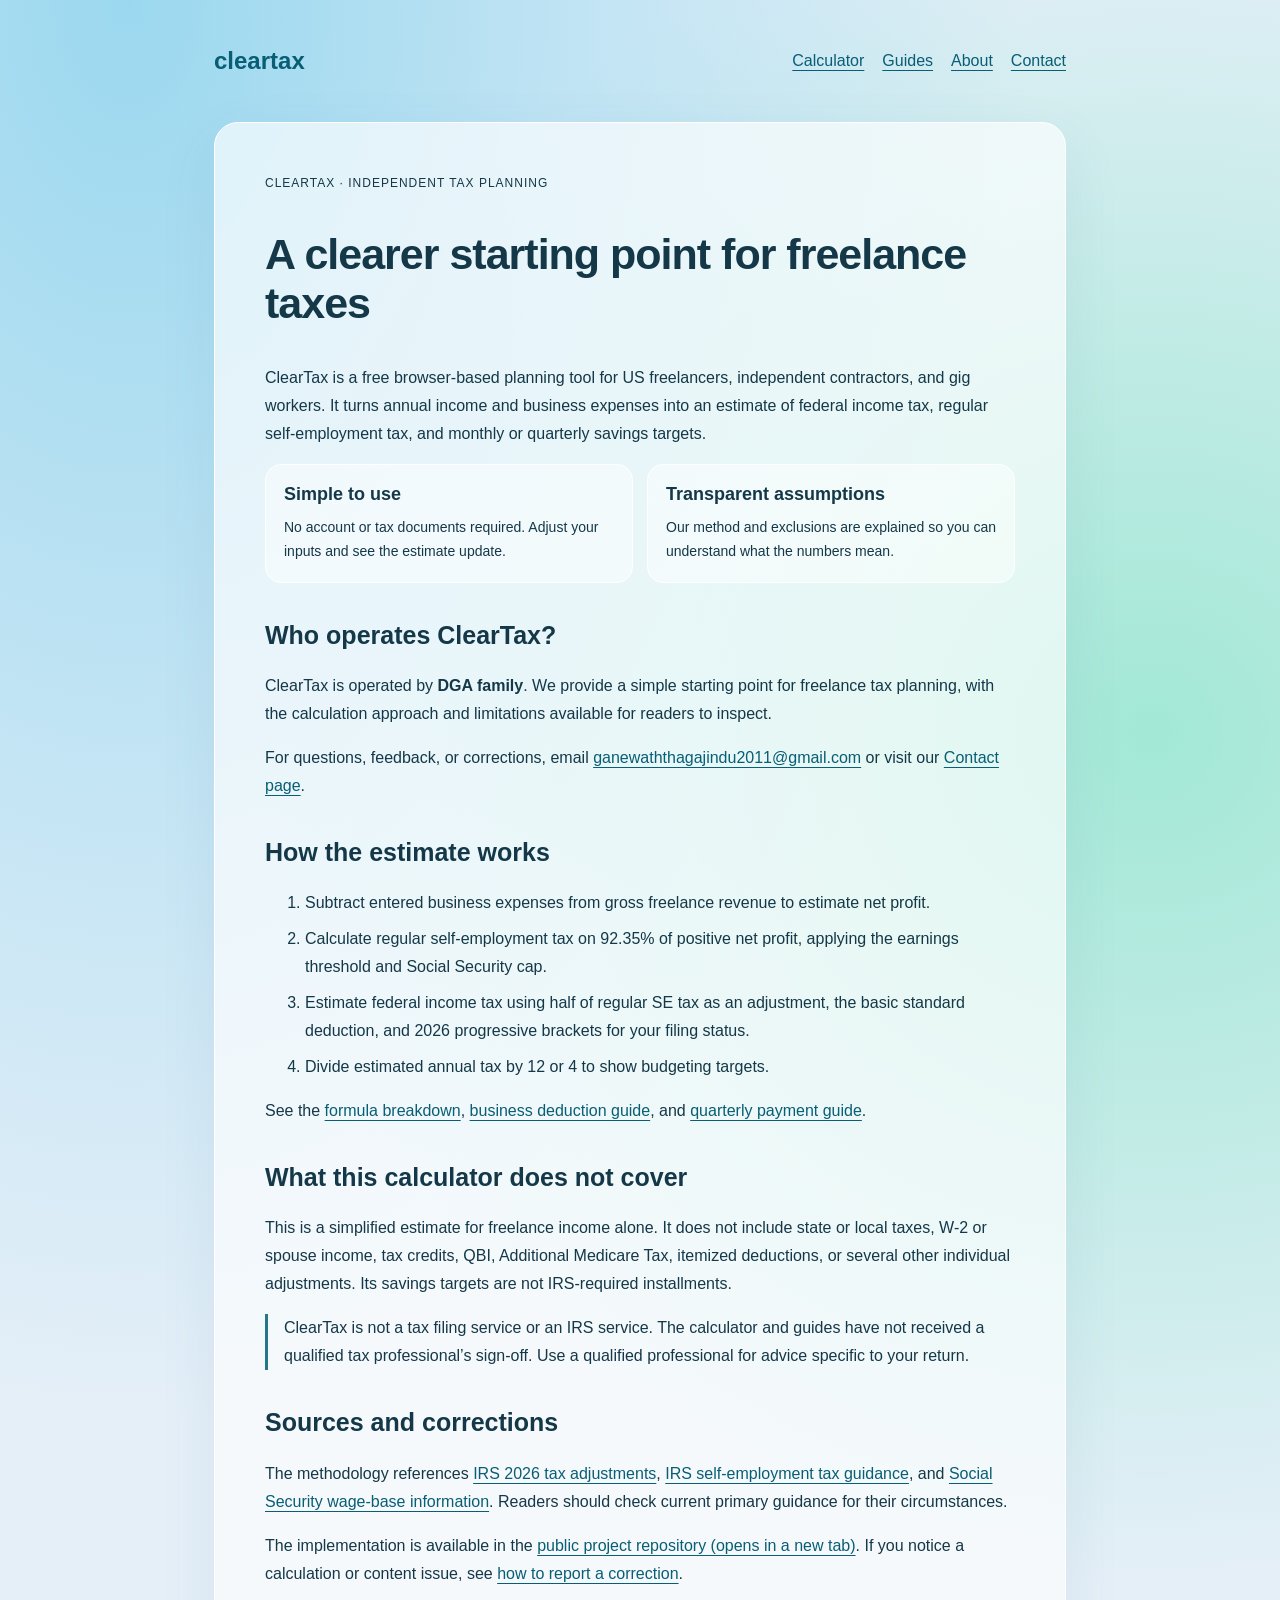
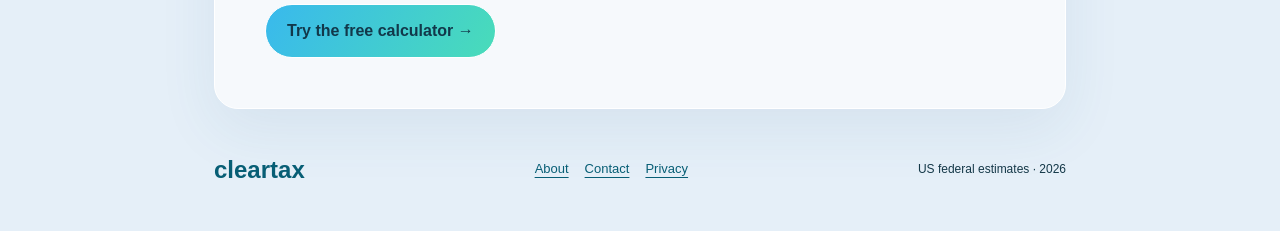
==== about/index.html @ f29a0dcc "Add DGA family About Contact and Privacy pages" ====
<!doctype html><html lang="en"><head><meta charset="utf-8"><meta name="viewport" content="width=device-width, initial-scale=1.0"><title>About ClearTax | Free 1099 Tax Calculator &amp; Methodology</title><meta name="description" content="Learn how ClearTax estimates 1099 taxes, what the calculator includes, and its limitations. Explore our calculation approach and how to report corrections."><link rel="canonical" href="https://1099-tax-calculator-main.vercel.app/about/"><meta name="robots" content="index, follow, max-image-preview:large"><meta property="og:type" content="website"><meta property="og:title" content="About ClearTax | Free 1099 Tax Calculator &amp; Methodology"><meta property="og:description" content="Learn how ClearTax estimates 1099 taxes, what the calculator includes, and its limitations. Explore our calculation approach and how to report corrections."><meta property="og:url" content="https://1099-tax-calculator-main.vercel.app/about/"><meta property="og:image" content="https://1099-tax-calculator-main.vercel.app/og-image.png"><meta property="og:image:alt" content="ClearTax 1099 tax planning calculator"><meta name="twitter:card" content="summary_large_image"><meta name="twitter:title" content="About ClearTax | Free 1099 Tax Calculator &amp; Methodology"><meta name="twitter:description" content="Learn how ClearTax estimates 1099 taxes, what the calculator includes, and its limitations. Explore our calculation approach and how to report corrections."><meta name="twitter:image" content="https://1099-tax-calculator-main.vercel.app/og-image.png"><link rel="icon" href="/favicon.svg" type="image/svg+xml"><script type="application/ld+json">{"@context": "https://schema.org", "@type": "AboutPage", "name": "A clearer starting point for freelance taxes", "url": "https://1099-tax-calculator-main.vercel.app/about/", "description": "Learn how ClearTax estimates 1099 taxes, what the calculator includes, and its limitations. Explore our calculation approach and how to report corrections.", "inLanguage": "en-US", "isPartOf": {"@type": "WebSite", "name": "ClearTax", "url": "https://1099-tax-calculator-main.vercel.app/"}, "publisher": {"@type": "Organization", "name": "DGA family", "email": "ganewaththagajindu2011@gmail.com"}}</script><style>*{box-sizing:border-box}html{scroll-behavior:smooth}body{margin:0;font-family:Arial,Helvetica,sans-serif;color:#143848;line-height:1.75;background:radial-gradient(ellipse at 10% 0%,#9bd8ef,transparent 55%),radial-gradient(ellipse at 90% 40%,#a2e8d6,transparent 55%),#e5eff8}a{color:#075e75;text-underline-offset:4px}a:focus-visible{outline:3px solid #075e75;outline-offset:4px}.wrap{max-width:900px;margin:auto;padding:24px}header,footer{display:flex;justify-content:space-between;gap:20px;align-items:center;padding:16px 0}nav{display:flex;gap:18px;flex-wrap:wrap}.brand{font-size:24px;font-weight:bold;text-decoration:none}main{background:#ffffffa8;border:1px solid white;border-radius:24px;padding:clamp(24px,5vw,50px);margin:24px 0;box-shadow:0 20px 60px #22658615}h1{font-size:clamp(30px,5vw,43px);line-height:1.15;letter-spacing:-1px}h2{font-size:25px;line-height:1.3;margin-top:36px}h3{font-size:19px}.eyebrow{font-size:12px;letter-spacing:1px;text-transform:uppercase}.callout{padding:20px;border:1px solid #ffffffd0;border-radius:15px;background:linear-gradient(130deg,#bfedf4,#bfece0);margin:22px 0}.cta{display:inline-block;padding:12px 21px;background:linear-gradient(120deg,#39b9ed,#49dcb9);border:1px solid white;border-radius:28px;color:#12384a;font-weight:bold;text-decoration:none}table{border-collapse:collapse;width:100%;font-size:14px}th,td{padding:12px 8px;border-bottom:1px solid #b0c9d0;text-align:left;vertical-align:top}caption{text-align:left;font-weight:bold;margin-bottom:12px}.table-wrap{overflow-x:auto}li{margin-bottom:8px}.small,footer{font-size:12px}footer{flex-wrap:wrap}.skip{position:absolute;top:-80px;background:white;padding:12px}.skip:focus{top:8px}@media(prefers-reduced-motion:reduce){html{scroll-behavior:auto}}.site-links{display:flex;gap:16px;flex-wrap:wrap}header{flex-wrap:wrap}nav a{padding:6px 0}.facts{display:grid;grid-template-columns:1fr 1fr;gap:14px}.fact{border:1px solid white;border-radius:16px;padding:18px;background:#ffffff70}.fact h2{font-size:18px;margin:0 0 8px}.fact p{font-size:14px;margin:0}.contact-actions{display:flex;gap:15px;flex-wrap:wrap;margin:20px 0}.policy-date{font-size:12px;color:#31596b}.notice{border-left:3px solid #247887;padding-left:16px}.cta:focus-visible{outline-offset:5px}footer nav{font-size:13px}@media(max-width:550px){.facts{grid-template-columns:1fr}.wrap{padding:16px}main{padding:24px}header nav{font-size:13px;gap:15px}footer{align-items:flex-start;flex-direction:column}}</style></head><body><a class="skip" href="#main">Skip to content</a><div class="wrap"><header><a class="brand" href="/">cleartax</a><nav aria-label="Main navigation"><a href="/#calculator">Calculator</a><a href="/#resources">Guides</a><a href="/about/">About</a><a href="/contact/">Contact</a></nav></header><main id="main"><article><div class="eyebrow">ClearTax · Independent tax planning</div><h1>A clearer starting point for freelance taxes</h1><p>ClearTax is a free browser-based planning tool for US freelancers, independent contractors, and gig workers. It turns annual income and business expenses into an estimate of federal income tax, regular self-employment tax, and monthly or quarterly savings targets.</p><div class="facts"><section class="fact"><h2>Simple to use</h2><p>No account or tax documents required. Adjust your inputs and see the estimate update.</p></section><section class="fact"><h2>Transparent assumptions</h2><p>Our method and exclusions are explained so you can understand what the numbers mean.</p></section></div><h2>Who operates ClearTax?</h2><p>ClearTax is operated by <strong>DGA family</strong>. We provide a simple starting point for freelance tax planning, with the calculation approach and limitations available for readers to inspect.</p><p>For questions, feedback, or corrections, email <a href="mailto:ganewaththagajindu2011@gmail.com">ganewaththagajindu2011@gmail.com</a> or visit our <a href="/contact/">Contact page</a>.</p><h2>How the estimate works</h2><ol><li>Subtract entered business expenses from gross freelance revenue to estimate net profit.</li><li>Calculate regular self-employment tax on 92.35% of positive net profit, applying the earnings threshold and Social Security cap.</li><li>Estimate federal income tax using half of regular SE tax as an adjustment, the basic standard deduction, and 2026 progressive brackets for your filing status.</li><li>Divide estimated annual tax by 12 or 4 to show budgeting targets.</li></ol><p>See the <a href="/#how-it-works">formula breakdown</a>, <a href="/guides/1099-tax-deductions/">business deduction guide</a>, and <a href="/guides/quarterly-taxes/">quarterly payment guide</a>.</p><h2>What this calculator does not cover</h2><p>This is a simplified estimate for freelance income alone. It does not include state or local taxes, W-2 or spouse income, tax credits, QBI, Additional Medicare Tax, itemized deductions, or several other individual adjustments. Its savings targets are not IRS-required installments.</p><p class="notice">ClearTax is not a tax filing service or an IRS service. The calculator and guides have not received a qualified tax professional’s sign-off. Use a qualified professional for advice specific to your return.</p><h2>Sources and corrections</h2><p>The methodology references <a href="https://www.irs.gov/newsroom/irs-provides-tax-inflation-adjustments-for-tax-year-2026">IRS 2026 tax adjustments</a>, <a href="https://www.irs.gov/businesses/small-businesses-self-employed/self-employment-tax-social-security-and-medicare-taxes">IRS self-employment tax guidance</a>, and <a href="https://www.ssa.gov/oact/cola/cbb.html">Social Security wage-base information</a>. Readers should check current primary guidance for their circumstances.</p><p>The implementation is available in the <a href="https://github.com/ganewaththagajindu2011-glitch/1099-tax-calculator-" rel="noopener noreferrer" target="_blank">public project repository (opens in a new tab)</a>. If you notice a calculation or content issue, see <a href="/contact/">how to report a correction</a>.</p><a class="cta" href="/#calculator">Try the free calculator →</a></article></main><footer><a class="brand" href="/">cleartax</a><nav class="site-links" aria-label="Footer navigation"><a href="/about/">About</a><a href="/contact/">Contact</a><a href="/privacy/">Privacy</a></nav><span>US federal estimates · 2026</span></footer></div></body></html>
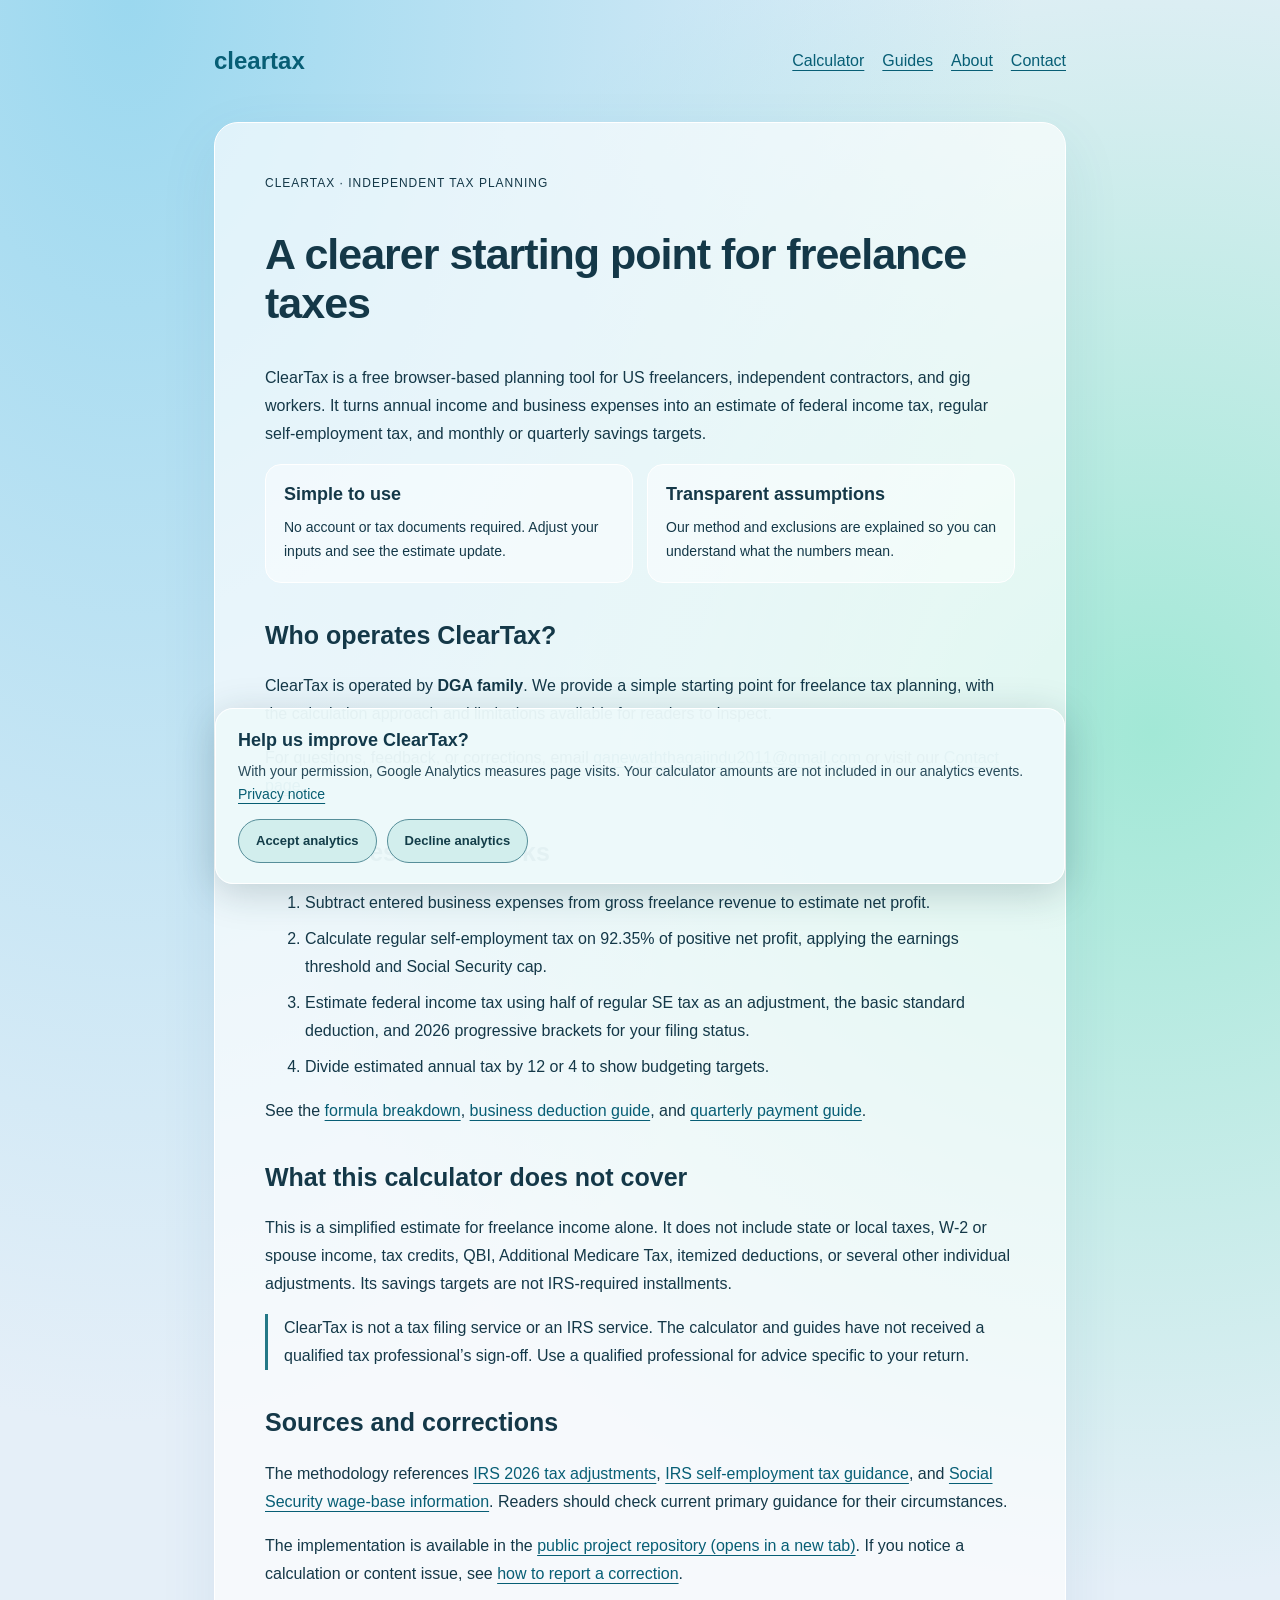
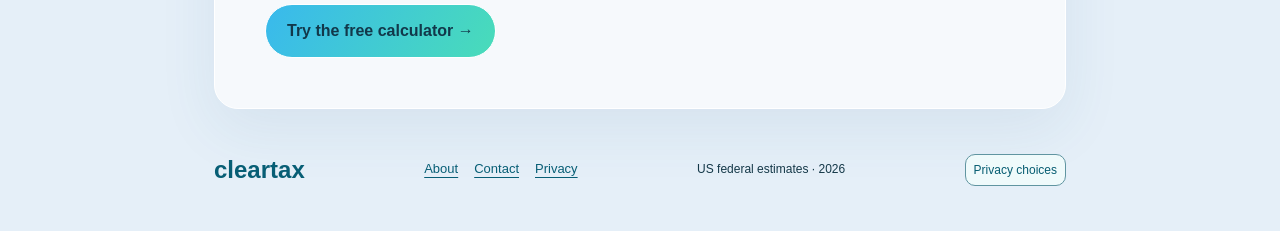
==== commit 48cebda2: "Add consent-based GA4 page analytics and privacy controls" ====
--- a/about/index.html
+++ b/about/index.html
@@ -1 +1,3 @@
-<!doctype html><html lang="en"><head><meta charset="utf-8"><meta name="viewport" content="width=device-width, initial-scale=1.0"><title>About ClearTax | Free 1099 Tax Calculator &amp; Methodology</title><meta name="description" content="Learn how ClearTax estimates 1099 taxes, what the calculator includes, and its limitations. Explore our calculation approach and how to report corrections."><link rel="canonical" href="https://1099-tax-calculator-main.vercel.app/about/"><meta name="robots" content="index, follow, max-image-preview:large"><meta property="og:type" content="website"><meta property="og:title" content="About ClearTax | Free 1099 Tax Calculator &amp; Methodology"><meta property="og:description" content="Learn how ClearTax estimates 1099 taxes, what the calculator includes, and its limitations. Explore our calculation approach and how to report corrections."><meta property="og:url" content="https://1099-tax-calculator-main.vercel.app/about/"><meta property="og:image" content="https://1099-tax-calculator-main.vercel.app/og-image.png"><meta property="og:image:alt" content="ClearTax 1099 tax planning calculator"><meta name="twitter:card" content="summary_large_image"><meta name="twitter:title" content="About ClearTax | Free 1099 Tax Calculator &amp; Methodology"><meta name="twitter:description" content="Learn how ClearTax estimates 1099 taxes, what the calculator includes, and its limitations. Explore our calculation approach and how to report corrections."><meta name="twitter:image" content="https://1099-tax-calculator-main.vercel.app/og-image.png"><link rel="icon" href="/favicon.svg" type="image/svg+xml"><script type="application/ld+json">{"@context": "https://schema.org", "@type": "AboutPage", "name": "A clearer starting point for freelance taxes", "url": "https://1099-tax-calculator-main.vercel.app/about/", "description": "Learn how ClearTax estimates 1099 taxes, what the calculator includes, and its limitations. Explore our calculation approach and how to report corrections.", "inLanguage": "en-US", "isPartOf": {"@type": "WebSite", "name": "ClearTax", "url": "https://1099-tax-calculator-main.vercel.app/"}, "publisher": {"@type": "Organization", "name": "DGA family", "email": "ganewaththagajindu2011@gmail.com"}}</script><style>*{box-sizing:border-box}html{scroll-behavior:smooth}body{margin:0;font-family:Arial,Helvetica,sans-serif;color:#143848;line-height:1.75;background:radial-gradient(ellipse at 10% 0%,#9bd8ef,transparent 55%),radial-gradient(ellipse at 90% 40%,#a2e8d6,transparent 55%),#e5eff8}a{color:#075e75;text-underline-offset:4px}a:focus-visible{outline:3px solid #075e75;outline-offset:4px}.wrap{max-width:900px;margin:auto;padding:24px}header,footer{display:flex;justify-content:space-between;gap:20px;align-items:center;padding:16px 0}nav{display:flex;gap:18px;flex-wrap:wrap}.brand{font-size:24px;font-weight:bold;text-decoration:none}main{background:#ffffffa8;border:1px solid white;border-radius:24px;padding:clamp(24px,5vw,50px);margin:24px 0;box-shadow:0 20px 60px #22658615}h1{font-size:clamp(30px,5vw,43px);line-height:1.15;letter-spacing:-1px}h2{font-size:25px;line-height:1.3;margin-top:36px}h3{font-size:19px}.eyebrow{font-size:12px;letter-spacing:1px;text-transform:uppercase}.callout{padding:20px;border:1px solid #ffffffd0;border-radius:15px;background:linear-gradient(130deg,#bfedf4,#bfece0);margin:22px 0}.cta{display:inline-block;padding:12px 21px;background:linear-gradient(120deg,#39b9ed,#49dcb9);border:1px solid white;border-radius:28px;color:#12384a;font-weight:bold;text-decoration:none}table{border-collapse:collapse;width:100%;font-size:14px}th,td{padding:12px 8px;border-bottom:1px solid #b0c9d0;text-align:left;vertical-align:top}caption{text-align:left;font-weight:bold;margin-bottom:12px}.table-wrap{overflow-x:auto}li{margin-bottom:8px}.small,footer{font-size:12px}footer{flex-wrap:wrap}.skip{position:absolute;top:-80px;background:white;padding:12px}.skip:focus{top:8px}@media(prefers-reduced-motion:reduce){html{scroll-behavior:auto}}.site-links{display:flex;gap:16px;flex-wrap:wrap}header{flex-wrap:wrap}nav a{padding:6px 0}.facts{display:grid;grid-template-columns:1fr 1fr;gap:14px}.fact{border:1px solid white;border-radius:16px;padding:18px;background:#ffffff70}.fact h2{font-size:18px;margin:0 0 8px}.fact p{font-size:14px;margin:0}.contact-actions{display:flex;gap:15px;flex-wrap:wrap;margin:20px 0}.policy-date{font-size:12px;color:#31596b}.notice{border-left:3px solid #247887;padding-left:16px}.cta:focus-visible{outline-offset:5px}footer nav{font-size:13px}@media(max-width:550px){.facts{grid-template-columns:1fr}.wrap{padding:16px}main{padding:24px}header nav{font-size:13px;gap:15px}footer{align-items:flex-start;flex-direction:column}}</style></head><body><a class="skip" href="#main">Skip to content</a><div class="wrap"><header><a class="brand" href="/">cleartax</a><nav aria-label="Main navigation"><a href="/#calculator">Calculator</a><a href="/#resources">Guides</a><a href="/about/">About</a><a href="/contact/">Contact</a></nav></header><main id="main"><article><div class="eyebrow">ClearTax · Independent tax planning</div><h1>A clearer starting point for freelance taxes</h1><p>ClearTax is a free browser-based planning tool for US freelancers, independent contractors, and gig workers. It turns annual income and business expenses into an estimate of federal income tax, regular self-employment tax, and monthly or quarterly savings targets.</p><div class="facts"><section class="fact"><h2>Simple to use</h2><p>No account or tax documents required. Adjust your inputs and see the estimate update.</p></section><section class="fact"><h2>Transparent assumptions</h2><p>Our method and exclusions are explained so you can understand what the numbers mean.</p></section></div><h2>Who operates ClearTax?</h2><p>ClearTax is operated by <strong>DGA family</strong>. We provide a simple starting point for freelance tax planning, with the calculation approach and limitations available for readers to inspect.</p><p>For questions, feedback, or corrections, email <a href="mailto:ganewaththagajindu2011@gmail.com">ganewaththagajindu2011@gmail.com</a> or visit our <a href="/contact/">Contact page</a>.</p><h2>How the estimate works</h2><ol><li>Subtract entered business expenses from gross freelance revenue to estimate net profit.</li><li>Calculate regular self-employment tax on 92.35% of positive net profit, applying the earnings threshold and Social Security cap.</li><li>Estimate federal income tax using half of regular SE tax as an adjustment, the basic standard deduction, and 2026 progressive brackets for your filing status.</li><li>Divide estimated annual tax by 12 or 4 to show budgeting targets.</li></ol><p>See the <a href="/#how-it-works">formula breakdown</a>, <a href="/guides/1099-tax-deductions/">business deduction guide</a>, and <a href="/guides/quarterly-taxes/">quarterly payment guide</a>.</p><h2>What this calculator does not cover</h2><p>This is a simplified estimate for freelance income alone. It does not include state or local taxes, W-2 or spouse income, tax credits, QBI, Additional Medicare Tax, itemized deductions, or several other individual adjustments. Its savings targets are not IRS-required installments.</p><p class="notice">ClearTax is not a tax filing service or an IRS service. The calculator and guides have not received a qualified tax professional’s sign-off. Use a qualified professional for advice specific to your return.</p><h2>Sources and corrections</h2><p>The methodology references <a href="https://www.irs.gov/newsroom/irs-provides-tax-inflation-adjustments-for-tax-year-2026">IRS 2026 tax adjustments</a>, <a href="https://www.irs.gov/businesses/small-businesses-self-employed/self-employment-tax-social-security-and-medicare-taxes">IRS self-employment tax guidance</a>, and <a href="https://www.ssa.gov/oact/cola/cbb.html">Social Security wage-base information</a>. Readers should check current primary guidance for their circumstances.</p><p>The implementation is available in the <a href="https://github.com/ganewaththagajindu2011-glitch/1099-tax-calculator-" rel="noopener noreferrer" target="_blank">public project repository (opens in a new tab)</a>. If you notice a calculation or content issue, see <a href="/contact/">how to report a correction</a>.</p><a class="cta" href="/#calculator">Try the free calculator →</a></article></main><footer><a class="brand" href="/">cleartax</a><nav class="site-links" aria-label="Footer navigation"><a href="/about/">About</a><a href="/contact/">Contact</a><a href="/privacy/">Privacy</a></nav><span>US federal estimates · 2026</span></footer></div></body></html>+<!doctype html><html lang="en"><head><meta charset="utf-8"><meta name="viewport" content="width=device-width, initial-scale=1.0"><title>About ClearTax | Free 1099 Tax Calculator &amp; Methodology</title><meta name="description" content="Learn how ClearTax estimates 1099 taxes, what the calculator includes, and its limitations. Explore our calculation approach and how to report corrections."><link rel="canonical" href="https://1099-tax-calculator-main.vercel.app/about/"><meta name="robots" content="index, follow, max-image-preview:large"><meta property="og:type" content="website"><meta property="og:title" content="About ClearTax | Free 1099 Tax Calculator &amp; Methodology"><meta property="og:description" content="Learn how ClearTax estimates 1099 taxes, what the calculator includes, and its limitations. Explore our calculation approach and how to report corrections."><meta property="og:url" content="https://1099-tax-calculator-main.vercel.app/about/"><meta property="og:image" content="https://1099-tax-calculator-main.vercel.app/og-image.png"><meta property="og:image:alt" content="ClearTax 1099 tax planning calculator"><meta name="twitter:card" content="summary_large_image"><meta name="twitter:title" content="About ClearTax | Free 1099 Tax Calculator &amp; Methodology"><meta name="twitter:description" content="Learn how ClearTax estimates 1099 taxes, what the calculator includes, and its limitations. Explore our calculation approach and how to report corrections."><meta name="twitter:image" content="https://1099-tax-calculator-main.vercel.app/og-image.png"><link rel="icon" href="/favicon.svg" type="image/svg+xml"><script type="application/ld+json">{"@context": "https://schema.org", "@type": "AboutPage", "name": "A clearer starting point for freelance taxes", "url": "https://1099-tax-calculator-main.vercel.app/about/", "description": "Learn how ClearTax estimates 1099 taxes, what the calculator includes, and its limitations. Explore our calculation approach and how to report corrections.", "inLanguage": "en-US", "isPartOf": {"@type": "WebSite", "name": "ClearTax", "url": "https://1099-tax-calculator-main.vercel.app/"}, "publisher": {"@type": "Organization", "name": "DGA family", "email": "ganewaththagajindu2011@gmail.com"}}</script><style>*{box-sizing:border-box}html{scroll-behavior:smooth}body{margin:0;font-family:Arial,Helvetica,sans-serif;color:#143848;line-height:1.75;background:radial-gradient(ellipse at 10% 0%,#9bd8ef,transparent 55%),radial-gradient(ellipse at 90% 40%,#a2e8d6,transparent 55%),#e5eff8}a{color:#075e75;text-underline-offset:4px}a:focus-visible{outline:3px solid #075e75;outline-offset:4px}.wrap{max-width:900px;margin:auto;padding:24px}header,footer{display:flex;justify-content:space-between;gap:20px;align-items:center;padding:16px 0}nav{display:flex;gap:18px;flex-wrap:wrap}.brand{font-size:24px;font-weight:bold;text-decoration:none}main{background:#ffffffa8;border:1px solid white;border-radius:24px;padding:clamp(24px,5vw,50px);margin:24px 0;box-shadow:0 20px 60px #22658615}h1{font-size:clamp(30px,5vw,43px);line-height:1.15;letter-spacing:-1px}h2{font-size:25px;line-height:1.3;margin-top:36px}h3{font-size:19px}.eyebrow{font-size:12px;letter-spacing:1px;text-transform:uppercase}.callout{padding:20px;border:1px solid #ffffffd0;border-radius:15px;background:linear-gradient(130deg,#bfedf4,#bfece0);margin:22px 0}.cta{display:inline-block;padding:12px 21px;background:linear-gradient(120deg,#39b9ed,#49dcb9);border:1px solid white;border-radius:28px;color:#12384a;font-weight:bold;text-decoration:none}table{border-collapse:collapse;width:100%;font-size:14px}th,td{padding:12px 8px;border-bottom:1px solid #b0c9d0;text-align:left;vertical-align:top}caption{text-align:left;font-weight:bold;margin-bottom:12px}.table-wrap{overflow-x:auto}li{margin-bottom:8px}.small,footer{font-size:12px}footer{flex-wrap:wrap}.skip{position:absolute;top:-80px;background:white;padding:12px}.skip:focus{top:8px}@media(prefers-reduced-motion:reduce){html{scroll-behavior:auto}}.site-links{display:flex;gap:16px;flex-wrap:wrap}header{flex-wrap:wrap}nav a{padding:6px 0}.facts{display:grid;grid-template-columns:1fr 1fr;gap:14px}.fact{border:1px solid white;border-radius:16px;padding:18px;background:#ffffff70}.fact h2{font-size:18px;margin:0 0 8px}.fact p{font-size:14px;margin:0}.contact-actions{display:flex;gap:15px;flex-wrap:wrap;margin:20px 0}.policy-date{font-size:12px;color:#31596b}.notice{border-left:3px solid #247887;padding-left:16px}.cta:focus-visible{outline-offset:5px}footer nav{font-size:13px}@media(max-width:550px){.facts{grid-template-columns:1fr}.wrap{padding:16px}main{padding:24px}header nav{font-size:13px;gap:15px}footer{align-items:flex-start;flex-direction:column}}</style><link rel="stylesheet" href="/assets/analytics.css">
+<script src="/assets/analytics.js" defer></script>
+</head><body><a class="skip" href="#main">Skip to content</a><div class="wrap"><header><a class="brand" href="/">cleartax</a><nav aria-label="Main navigation"><a href="/#calculator">Calculator</a><a href="/#resources">Guides</a><a href="/about/">About</a><a href="/contact/">Contact</a></nav></header><main id="main"><article><div class="eyebrow">ClearTax · Independent tax planning</div><h1>A clearer starting point for freelance taxes</h1><p>ClearTax is a free browser-based planning tool for US freelancers, independent contractors, and gig workers. It turns annual income and business expenses into an estimate of federal income tax, regular self-employment tax, and monthly or quarterly savings targets.</p><div class="facts"><section class="fact"><h2>Simple to use</h2><p>No account or tax documents required. Adjust your inputs and see the estimate update.</p></section><section class="fact"><h2>Transparent assumptions</h2><p>Our method and exclusions are explained so you can understand what the numbers mean.</p></section></div><h2>Who operates ClearTax?</h2><p>ClearTax is operated by <strong>DGA family</strong>. We provide a simple starting point for freelance tax planning, with the calculation approach and limitations available for readers to inspect.</p><p>For questions, feedback, or corrections, email <a href="mailto:ganewaththagajindu2011@gmail.com">ganewaththagajindu2011@gmail.com</a> or visit our <a href="/contact/">Contact page</a>.</p><h2>How the estimate works</h2><ol><li>Subtract entered business expenses from gross freelance revenue to estimate net profit.</li><li>Calculate regular self-employment tax on 92.35% of positive net profit, applying the earnings threshold and Social Security cap.</li><li>Estimate federal income tax using half of regular SE tax as an adjustment, the basic standard deduction, and 2026 progressive brackets for your filing status.</li><li>Divide estimated annual tax by 12 or 4 to show budgeting targets.</li></ol><p>See the <a href="/#how-it-works">formula breakdown</a>, <a href="/guides/1099-tax-deductions/">business deduction guide</a>, and <a href="/guides/quarterly-taxes/">quarterly payment guide</a>.</p><h2>What this calculator does not cover</h2><p>This is a simplified estimate for freelance income alone. It does not include state or local taxes, W-2 or spouse income, tax credits, QBI, Additional Medicare Tax, itemized deductions, or several other individual adjustments. Its savings targets are not IRS-required installments.</p><p class="notice">ClearTax is not a tax filing service or an IRS service. The calculator and guides have not received a qualified tax professional’s sign-off. Use a qualified professional for advice specific to your return.</p><h2>Sources and corrections</h2><p>The methodology references <a href="https://www.irs.gov/newsroom/irs-provides-tax-inflation-adjustments-for-tax-year-2026">IRS 2026 tax adjustments</a>, <a href="https://www.irs.gov/businesses/small-businesses-self-employed/self-employment-tax-social-security-and-medicare-taxes">IRS self-employment tax guidance</a>, and <a href="https://www.ssa.gov/oact/cola/cbb.html">Social Security wage-base information</a>. Readers should check current primary guidance for their circumstances.</p><p>The implementation is available in the <a href="https://github.com/ganewaththagajindu2011-glitch/1099-tax-calculator-" rel="noopener noreferrer" target="_blank">public project repository (opens in a new tab)</a>. If you notice a calculation or content issue, see <a href="/contact/">how to report a correction</a>.</p><a class="cta" href="/#calculator">Try the free calculator →</a></article></main><footer><a class="brand" href="/">cleartax</a><nav class="site-links" aria-label="Footer navigation"><a href="/about/">About</a><a href="/contact/">Contact</a><a href="/privacy/">Privacy</a></nav><span>US federal estimates · 2026</span></footer></div></body></html>
--- a/assets/analytics.css
+++ b/assets/analytics.css
@@ -0,0 +1 @@
+.analytics-choice{position:fixed;z-index:100;bottom:16px;left:16px;right:16px;max-width:850px;margin:auto;padding:20px 22px;border:1px solid #fff;border-radius:18px;background:#edf9faf5;box-shadow:0 8px 38px #173e4938;color:#12394a;font:14px/1.6 Arial,sans-serif;max-height:calc(100dvh - 32px);overflow:auto}.analytics-choice[hidden]{display:none}.analytics-choice h2{font:600 18px/1.3 Arial,sans-serif;margin:0 0 8px;letter-spacing:0}.analytics-choice p{font:14px/1.6 Arial,sans-serif;color:#294b5a;margin:0 0 14px}.analytics-choice a{color:#075d72;text-decoration:underline}.analytics-actions{display:flex;gap:10px;flex-wrap:wrap}.analytics-actions button{font:600 13px/1.5 Arial,sans-serif;min-height:44px;padding:10px 17px;background:#d2eeed;color:#133d49;border:1px solid #568e99;border-radius:24px;cursor:pointer}.analytics-actions button:hover{background:#bde4e1}.analytics-actions button:focus-visible,.analytics-settings:focus-visible{outline:3px solid #075d72;outline-offset:3px}.analytics-settings{font:12px/1.5 Arial,sans-serif;min-height:32px;padding:6px 8px;color:#075d72;border:1px solid #6095a1;border-radius:10px;background:#effafb;cursor:pointer}@media(max-width:480px){.analytics-choice{padding:17px;bottom:10px;left:10px;right:10px}.analytics-actions button{flex:1 1 auto}}@media print{.analytics-choice,.analytics-settings{display:none!important}}
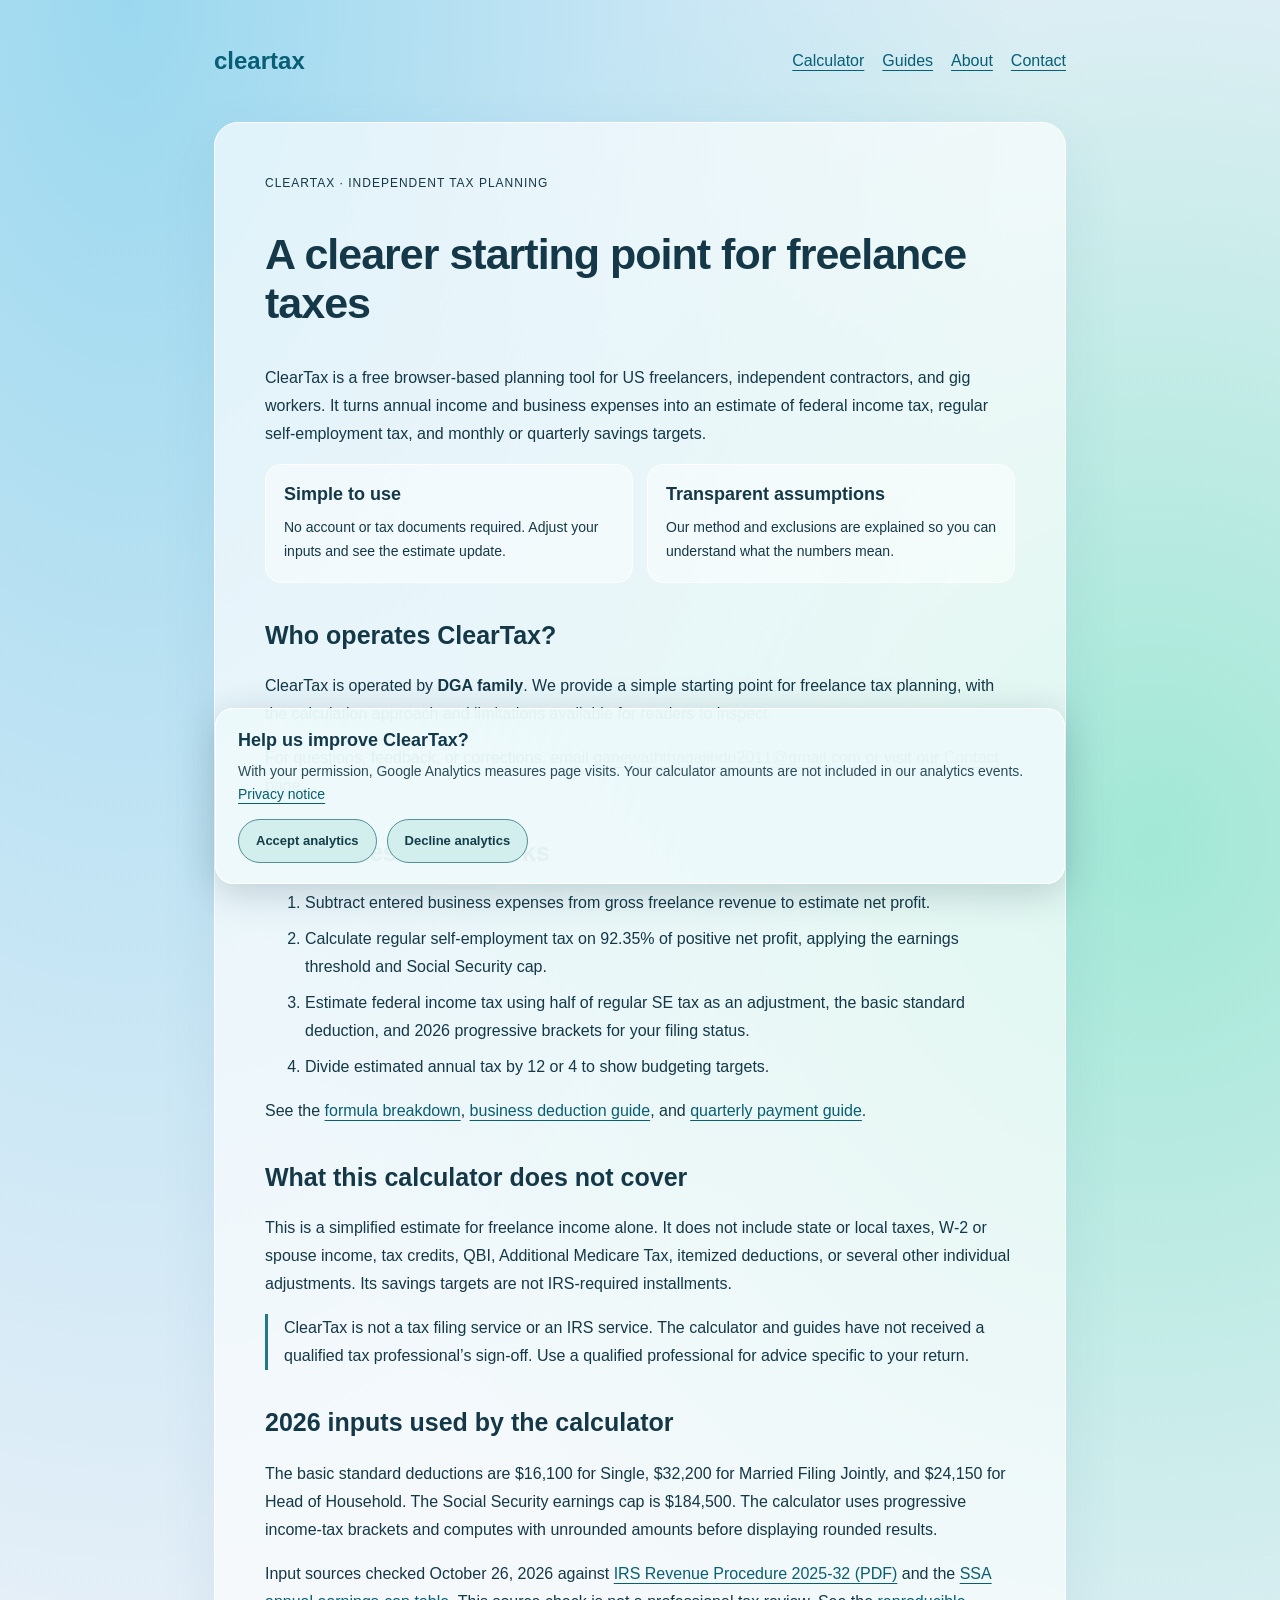
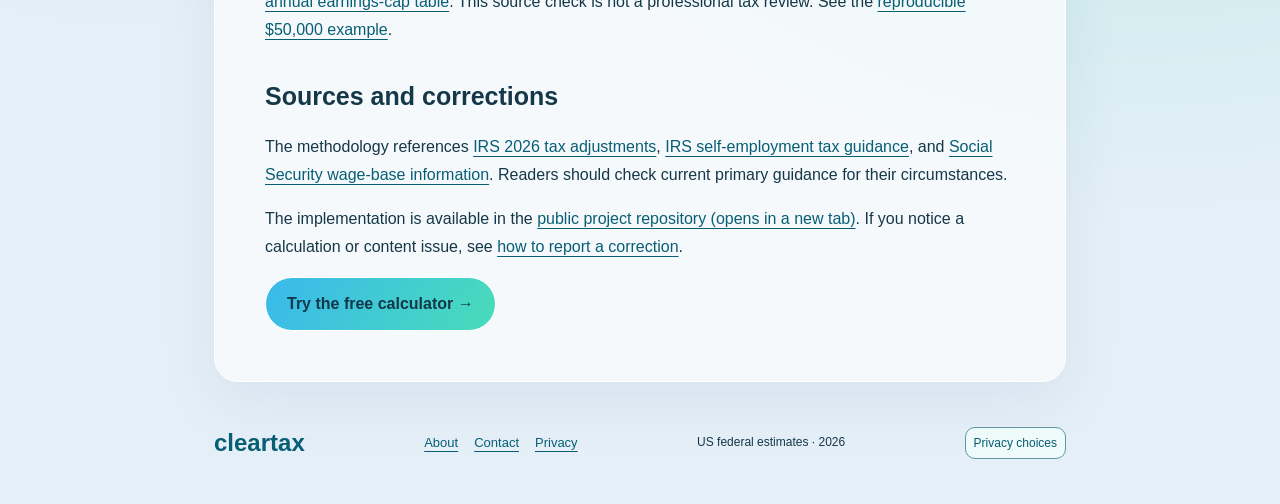
==== commit ef1b3e00: "Add useful 1099 tax examples and private expense worksheet" ====
--- a/about/index.html
+++ b/about/index.html
@@ -1,3 +1,3 @@
 <!doctype html><html lang="en"><head><meta charset="utf-8"><meta name="viewport" content="width=device-width, initial-scale=1.0"><title>About ClearTax | Free 1099 Tax Calculator &amp; Methodology</title><meta name="description" content="Learn how ClearTax estimates 1099 taxes, what the calculator includes, and its limitations. Explore our calculation approach and how to report corrections."><link rel="canonical" href="https://1099-tax-calculator-main.vercel.app/about/"><meta name="robots" content="index, follow, max-image-preview:large"><meta property="og:type" content="website"><meta property="og:title" content="About ClearTax | Free 1099 Tax Calculator &amp; Methodology"><meta property="og:description" content="Learn how ClearTax estimates 1099 taxes, what the calculator includes, and its limitations. Explore our calculation approach and how to report corrections."><meta property="og:url" content="https://1099-tax-calculator-main.vercel.app/about/"><meta property="og:image" content="https://1099-tax-calculator-main.vercel.app/og-image.png"><meta property="og:image:alt" content="ClearTax 1099 tax planning calculator"><meta name="twitter:card" content="summary_large_image"><meta name="twitter:title" content="About ClearTax | Free 1099 Tax Calculator &amp; Methodology"><meta name="twitter:description" content="Learn how ClearTax estimates 1099 taxes, what the calculator includes, and its limitations. Explore our calculation approach and how to report corrections."><meta name="twitter:image" content="https://1099-tax-calculator-main.vercel.app/og-image.png"><link rel="icon" href="/favicon.svg" type="image/svg+xml"><script type="application/ld+json">{"@context": "https://schema.org", "@type": "AboutPage", "name": "A clearer starting point for freelance taxes", "url": "https://1099-tax-calculator-main.vercel.app/about/", "description": "Learn how ClearTax estimates 1099 taxes, what the calculator includes, and its limitations. Explore our calculation approach and how to report corrections.", "inLanguage": "en-US", "isPartOf": {"@type": "WebSite", "name": "ClearTax", "url": "https://1099-tax-calculator-main.vercel.app/"}, "publisher": {"@type": "Organization", "name": "DGA family", "email": "ganewaththagajindu2011@gmail.com"}}</script><style>*{box-sizing:border-box}html{scroll-behavior:smooth}body{margin:0;font-family:Arial,Helvetica,sans-serif;color:#143848;line-height:1.75;background:radial-gradient(ellipse at 10% 0%,#9bd8ef,transparent 55%),radial-gradient(ellipse at 90% 40%,#a2e8d6,transparent 55%),#e5eff8}a{color:#075e75;text-underline-offset:4px}a:focus-visible{outline:3px solid #075e75;outline-offset:4px}.wrap{max-width:900px;margin:auto;padding:24px}header,footer{display:flex;justify-content:space-between;gap:20px;align-items:center;padding:16px 0}nav{display:flex;gap:18px;flex-wrap:wrap}.brand{font-size:24px;font-weight:bold;text-decoration:none}main{background:#ffffffa8;border:1px solid white;border-radius:24px;padding:clamp(24px,5vw,50px);margin:24px 0;box-shadow:0 20px 60px #22658615}h1{font-size:clamp(30px,5vw,43px);line-height:1.15;letter-spacing:-1px}h2{font-size:25px;line-height:1.3;margin-top:36px}h3{font-size:19px}.eyebrow{font-size:12px;letter-spacing:1px;text-transform:uppercase}.callout{padding:20px;border:1px solid #ffffffd0;border-radius:15px;background:linear-gradient(130deg,#bfedf4,#bfece0);margin:22px 0}.cta{display:inline-block;padding:12px 21px;background:linear-gradient(120deg,#39b9ed,#49dcb9);border:1px solid white;border-radius:28px;color:#12384a;font-weight:bold;text-decoration:none}table{border-collapse:collapse;width:100%;font-size:14px}th,td{padding:12px 8px;border-bottom:1px solid #b0c9d0;text-align:left;vertical-align:top}caption{text-align:left;font-weight:bold;margin-bottom:12px}.table-wrap{overflow-x:auto}li{margin-bottom:8px}.small,footer{font-size:12px}footer{flex-wrap:wrap}.skip{position:absolute;top:-80px;background:white;padding:12px}.skip:focus{top:8px}@media(prefers-reduced-motion:reduce){html{scroll-behavior:auto}}.site-links{display:flex;gap:16px;flex-wrap:wrap}header{flex-wrap:wrap}nav a{padding:6px 0}.facts{display:grid;grid-template-columns:1fr 1fr;gap:14px}.fact{border:1px solid white;border-radius:16px;padding:18px;background:#ffffff70}.fact h2{font-size:18px;margin:0 0 8px}.fact p{font-size:14px;margin:0}.contact-actions{display:flex;gap:15px;flex-wrap:wrap;margin:20px 0}.policy-date{font-size:12px;color:#31596b}.notice{border-left:3px solid #247887;padding-left:16px}.cta:focus-visible{outline-offset:5px}footer nav{font-size:13px}@media(max-width:550px){.facts{grid-template-columns:1fr}.wrap{padding:16px}main{padding:24px}header nav{font-size:13px;gap:15px}footer{align-items:flex-start;flex-direction:column}}</style><link rel="stylesheet" href="/assets/analytics.css">
 <script src="/assets/analytics.js" defer></script>
-</head><body><a class="skip" href="#main">Skip to content</a><div class="wrap"><header><a class="brand" href="/">cleartax</a><nav aria-label="Main navigation"><a href="/#calculator">Calculator</a><a href="/#resources">Guides</a><a href="/about/">About</a><a href="/contact/">Contact</a></nav></header><main id="main"><article><div class="eyebrow">ClearTax · Independent tax planning</div><h1>A clearer starting point for freelance taxes</h1><p>ClearTax is a free browser-based planning tool for US freelancers, independent contractors, and gig workers. It turns annual income and business expenses into an estimate of federal income tax, regular self-employment tax, and monthly or quarterly savings targets.</p><div class="facts"><section class="fact"><h2>Simple to use</h2><p>No account or tax documents required. Adjust your inputs and see the estimate update.</p></section><section class="fact"><h2>Transparent assumptions</h2><p>Our method and exclusions are explained so you can understand what the numbers mean.</p></section></div><h2>Who operates ClearTax?</h2><p>ClearTax is operated by <strong>DGA family</strong>. We provide a simple starting point for freelance tax planning, with the calculation approach and limitations available for readers to inspect.</p><p>For questions, feedback, or corrections, email <a href="mailto:ganewaththagajindu2011@gmail.com">ganewaththagajindu2011@gmail.com</a> or visit our <a href="/contact/">Contact page</a>.</p><h2>How the estimate works</h2><ol><li>Subtract entered business expenses from gross freelance revenue to estimate net profit.</li><li>Calculate regular self-employment tax on 92.35% of positive net profit, applying the earnings threshold and Social Security cap.</li><li>Estimate federal income tax using half of regular SE tax as an adjustment, the basic standard deduction, and 2026 progressive brackets for your filing status.</li><li>Divide estimated annual tax by 12 or 4 to show budgeting targets.</li></ol><p>See the <a href="/#how-it-works">formula breakdown</a>, <a href="/guides/1099-tax-deductions/">business deduction guide</a>, and <a href="/guides/quarterly-taxes/">quarterly payment guide</a>.</p><h2>What this calculator does not cover</h2><p>This is a simplified estimate for freelance income alone. It does not include state or local taxes, W-2 or spouse income, tax credits, QBI, Additional Medicare Tax, itemized deductions, or several other individual adjustments. Its savings targets are not IRS-required installments.</p><p class="notice">ClearTax is not a tax filing service or an IRS service. The calculator and guides have not received a qualified tax professional’s sign-off. Use a qualified professional for advice specific to your return.</p><h2>Sources and corrections</h2><p>The methodology references <a href="https://www.irs.gov/newsroom/irs-provides-tax-inflation-adjustments-for-tax-year-2026">IRS 2026 tax adjustments</a>, <a href="https://www.irs.gov/businesses/small-businesses-self-employed/self-employment-tax-social-security-and-medicare-taxes">IRS self-employment tax guidance</a>, and <a href="https://www.ssa.gov/oact/cola/cbb.html">Social Security wage-base information</a>. Readers should check current primary guidance for their circumstances.</p><p>The implementation is available in the <a href="https://github.com/ganewaththagajindu2011-glitch/1099-tax-calculator-" rel="noopener noreferrer" target="_blank">public project repository (opens in a new tab)</a>. If you notice a calculation or content issue, see <a href="/contact/">how to report a correction</a>.</p><a class="cta" href="/#calculator">Try the free calculator →</a></article></main><footer><a class="brand" href="/">cleartax</a><nav class="site-links" aria-label="Footer navigation"><a href="/about/">About</a><a href="/contact/">Contact</a><a href="/privacy/">Privacy</a></nav><span>US federal estimates · 2026</span></footer></div></body></html>+</head><body><a class="skip" href="#main">Skip to content</a><div class="wrap"><header><a class="brand" href="/">cleartax</a><nav aria-label="Main navigation"><a href="/#calculator">Calculator</a><a href="/#resources">Guides</a><a href="/about/">About</a><a href="/contact/">Contact</a></nav></header><main id="main"><article><div class="eyebrow">ClearTax · Independent tax planning</div><h1>A clearer starting point for freelance taxes</h1><p>ClearTax is a free browser-based planning tool for US freelancers, independent contractors, and gig workers. It turns annual income and business expenses into an estimate of federal income tax, regular self-employment tax, and monthly or quarterly savings targets.</p><div class="facts"><section class="fact"><h2>Simple to use</h2><p>No account or tax documents required. Adjust your inputs and see the estimate update.</p></section><section class="fact"><h2>Transparent assumptions</h2><p>Our method and exclusions are explained so you can understand what the numbers mean.</p></section></div><h2>Who operates ClearTax?</h2><p>ClearTax is operated by <strong>DGA family</strong>. We provide a simple starting point for freelance tax planning, with the calculation approach and limitations available for readers to inspect.</p><p>For questions, feedback, or corrections, email <a href="mailto:ganewaththagajindu2011@gmail.com">ganewaththagajindu2011@gmail.com</a> or visit our <a href="/contact/">Contact page</a>.</p><h2>How the estimate works</h2><ol><li>Subtract entered business expenses from gross freelance revenue to estimate net profit.</li><li>Calculate regular self-employment tax on 92.35% of positive net profit, applying the earnings threshold and Social Security cap.</li><li>Estimate federal income tax using half of regular SE tax as an adjustment, the basic standard deduction, and 2026 progressive brackets for your filing status.</li><li>Divide estimated annual tax by 12 or 4 to show budgeting targets.</li></ol><p>See the <a href="/#how-it-works">formula breakdown</a>, <a href="/guides/1099-tax-deductions/">business deduction guide</a>, and <a href="/guides/quarterly-taxes/">quarterly payment guide</a>.</p><h2>What this calculator does not cover</h2><p>This is a simplified estimate for freelance income alone. It does not include state or local taxes, W-2 or spouse income, tax credits, QBI, Additional Medicare Tax, itemized deductions, or several other individual adjustments. Its savings targets are not IRS-required installments.</p><p class="notice">ClearTax is not a tax filing service or an IRS service. The calculator and guides have not received a qualified tax professional’s sign-off. Use a qualified professional for advice specific to your return.</p><h2 id="verified-inputs">2026 inputs used by the calculator</h2><p>The basic standard deductions are $16,100 for Single, $32,200 for Married Filing Jointly, and $24,150 for Head of Household. The Social Security earnings cap is $184,500. The calculator uses progressive income-tax brackets and computes with unrounded amounts before displaying rounded results.</p><p>Input sources checked October 26, 2026 against <a href="https://www.irs.gov/pub/irs-drop/rp-25-32.pdf">IRS Revenue Procedure 2025-32 (PDF)</a> and the <a href="https://www.ssa.gov/oact/cola/cbb.html">SSA annual earnings-cap table</a>. This source check is not a professional tax review. See the <a href="/guides/1099-estimated-tax-calculator/#worked-example">reproducible $50,000 example</a>.</p><h2>Sources and corrections</h2><p>The methodology references <a href="https://www.irs.gov/pub/irs-drop/rp-25-32.pdf">IRS 2026 tax adjustments</a>, <a href="https://www.irs.gov/businesses/small-businesses-self-employed/self-employment-tax-social-security-and-medicare-taxes">IRS self-employment tax guidance</a>, and <a href="https://www.ssa.gov/oact/cola/cbb.html">Social Security wage-base information</a>. Readers should check current primary guidance for their circumstances.</p><p>The implementation is available in the <a href="https://github.com/ganewaththagajindu2011-glitch/1099-tax-calculator-" rel="noopener noreferrer" target="_blank">public project repository (opens in a new tab)</a>. If you notice a calculation or content issue, see <a href="/contact/">how to report a correction</a>.</p><a class="cta" href="/#calculator">Try the free calculator →</a></article></main><footer><a class="brand" href="/">cleartax</a><nav class="site-links" aria-label="Footer navigation"><a href="/about/">About</a><a href="/contact/">Contact</a><a href="/privacy/">Privacy</a></nav><span>US federal estimates · 2026</span></footer></div></body></html>
